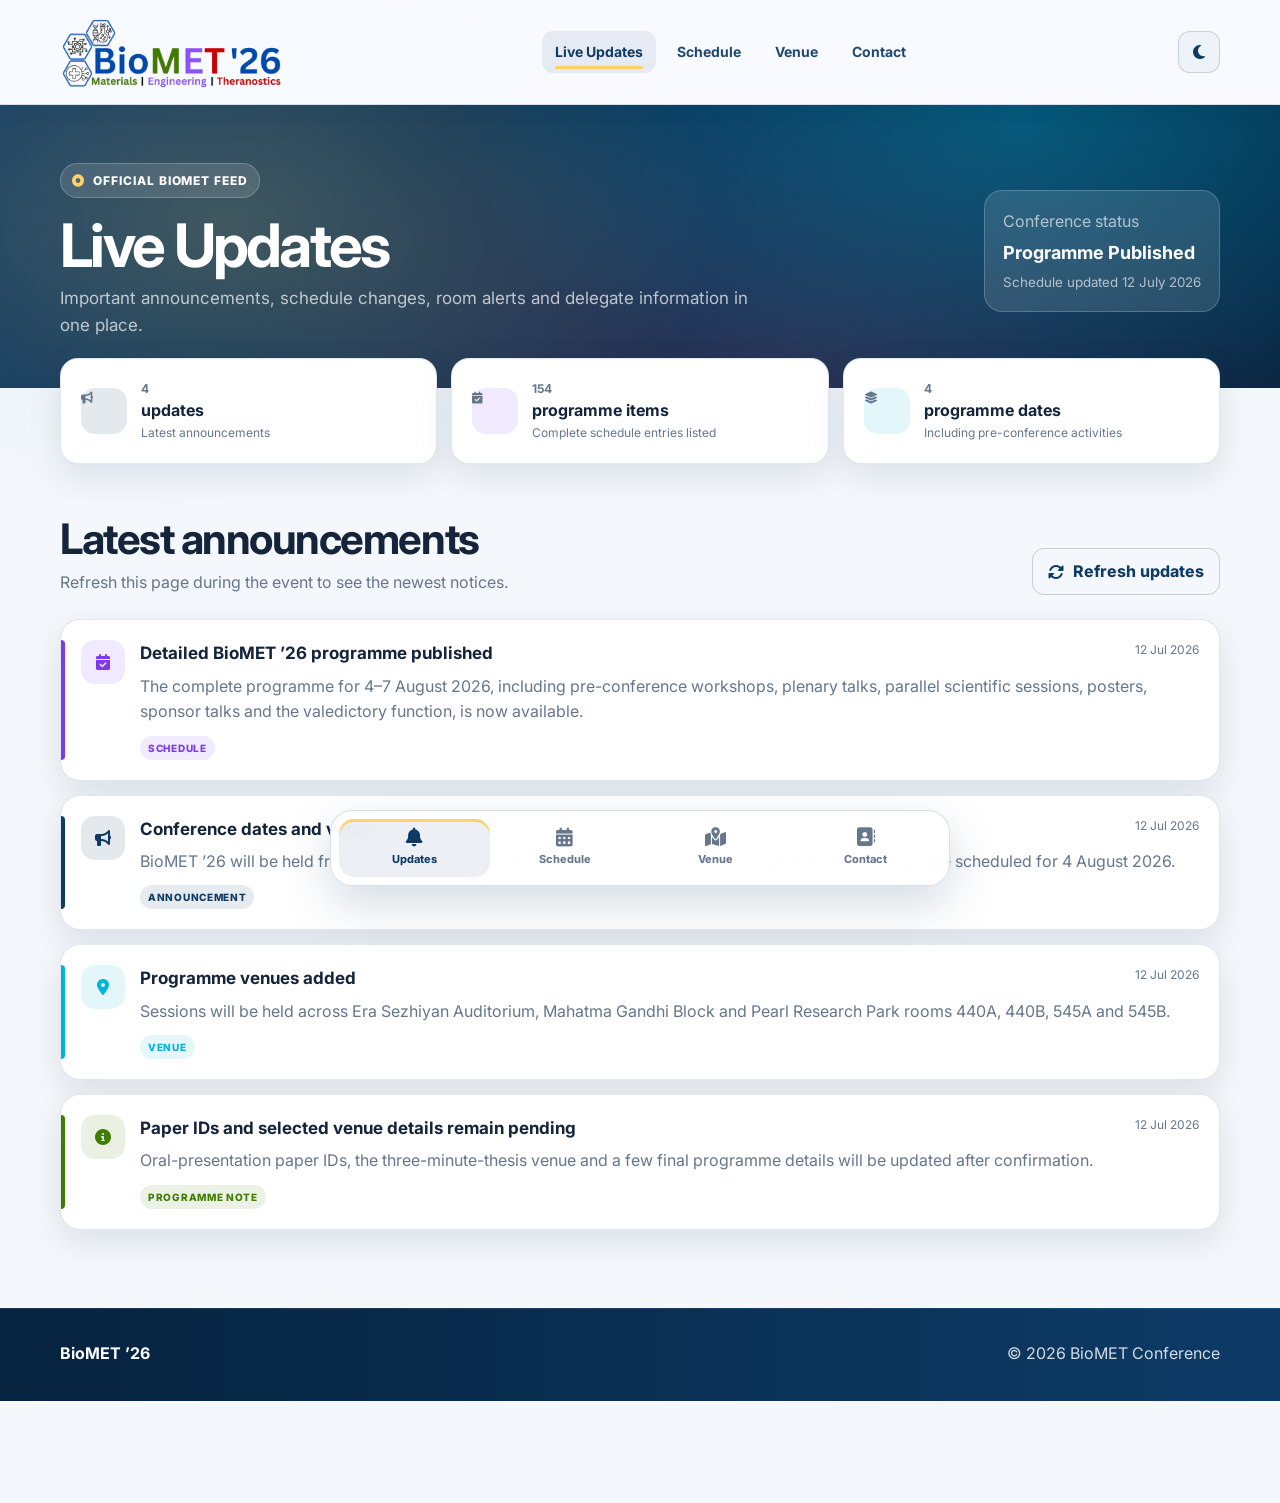
==== index.html @ bb127b2c "Initial Commit" ====
<!DOCTYPE html>
<html lang="en">
<head>
  <meta charset="UTF-8"><meta name="viewport" content="width=device-width,initial-scale=1,viewport-fit=cover"><meta name="theme-color" content="#f8faff">
  <meta name="description" content="BioMET Conference live updates"><title>Live Updates | BioMET Conference</title>
  <link rel="icon" type="image/png" href="assets/icons/logo.png">
  <link rel="preconnect" href="https://fonts.googleapis.com"><link rel="preconnect" href="https://fonts.gstatic.com" crossorigin>
  <link href="https://fonts.googleapis.com/css2?family=Inter:wght@400;500;600;700;800&display=swap" rel="stylesheet">
  <link rel="stylesheet" href="https://cdnjs.cloudflare.com/ajax/libs/font-awesome/6.7.2/css/all.min.css"><link rel="stylesheet" href="assets/css/style.css">
</head>
<body data-page="home">
<a class="skip-link" href="#main-content">Skip to content</a>
<header class="app-header"><div class="container header-inner"><a class="brand" href="index.html" aria-label="BioMET home"><img src="assets/icons/logo.png" alt="BioMET Conference"></a><nav class="desktop-nav" aria-label="Primary navigation"><a href="index.html" data-nav="home">Live Updates</a><a href="schedule.html" data-nav="schedule">Schedule</a><a href="venue.html" data-nav="venue">Venue</a><a href="contact.html" data-nav="contact">Contact</a></nav><div class="header-tools"><button class="icon-button theme-button" type="button" data-theme-toggle aria-label="Toggle colour theme"><i class="fa-solid fa-moon"></i></button><button class="icon-button menu-button" id="menuButton" type="button" aria-expanded="false" aria-controls="drawer" aria-label="Open menu"><i class="fa-solid fa-bars"></i></button></div></div></header>
<aside class="drawer" id="drawer" aria-hidden="true"><button class="drawer-backdrop" id="drawerBackdrop" aria-label="Close menu"></button><div class="drawer-panel"><div class="drawer-title"><strong>Conference menu</strong><button class="icon-button" id="drawerClose" type="button" aria-label="Close menu"><i class="fa-solid fa-xmark"></i></button></div><nav class="drawer-nav"><a href="index.html" data-nav="home"><i class="fa-solid fa-bell"></i>Live Updates</a><a href="schedule.html" data-nav="schedule"><i class="fa-solid fa-calendar-days"></i>Schedule</a><a href="venue.html" data-nav="venue"><i class="fa-solid fa-map-location-dot"></i>Venue</a><a href="contact.html" data-nav="contact"><i class="fa-solid fa-address-book"></i>Contact</a></nav></div></aside>
<main id="main-content">
  <section class="page-hero"><div class="container page-hero-inner"><div><span class="page-kicker"><i class="fa-solid fa-circle-dot"></i>Official BioMET feed</span><h1>Live Updates</h1><p>Important announcements, schedule changes, room alerts and delegate information in one place.</p></div><div class="hero-status"><span>Conference status</span><strong data-event-status>Planning stage</strong><small data-last-updated>Updated today</small></div></div></section>
  <div class="container dashboard-strip" aria-label="Conference summary">
    <article class="metric-card" style="--accent:#0d3b66"><span class="metric-icon"><i class="fa-solid fa-bullhorn"></i></span><div><strong><span id="updateCount">0</span> updates</strong><span>Latest announcements</span></div></article>
    <article class="metric-card" style="--accent:#7c3aed"><span class="metric-icon"><i class="fa-solid fa-calendar-check"></i></span><div><strong><span id="scheduleCount">0</span> programme items</strong><span>Complete schedule entries listed</span></div></article>
    <article class="metric-card" style="--accent:#00b4d8"><span class="metric-icon"><i class="fa-solid fa-layer-group"></i></span><div><strong><span id="conferenceDayCount">0</span> programme dates</strong><span>Including pre-conference activities</span></div></article>
  </div>
  <section class="page-content"><div class="container"><div class="section-heading"><div><h2>Latest announcements</h2><p>Refresh this page during the event to see the newest notices.</p></div><button class="button button-ghost" id="refreshUpdates" type="button"><i class="fa-solid fa-rotate"></i>Refresh updates</button></div><div class="updates-grid"><div class="updates-feed" id="updatesFeed" aria-live="polite"></div></div></div></section>
</main>
<footer class="footer"><div class="container footer-inner"><div><strong data-conference-name>BioMET Conference</strong></div><div>© <span data-current-year></span> BioMET Conference</div></div></footer>
<nav class="app-dock" aria-label="Conference pages"><a href="index.html" data-nav="home"><i class="fa-solid fa-bell"></i><span>Updates</span></a><a href="schedule.html" data-nav="schedule"><i class="fa-solid fa-calendar-days"></i><span>Schedule</span></a><a href="venue.html" data-nav="venue"><i class="fa-solid fa-map-location-dot"></i><span>Venue</span></a><a href="contact.html" data-nav="contact"><i class="fa-solid fa-address-book"></i><span>Contact</span></a></nav>
<div class="toast" id="toast" role="status" aria-live="polite"><i class="fa-solid fa-circle-info"></i><span id="toastText">Updated</span></div>
<script src="assets/js/data.js"></script><script src="assets/js/app.js"></script>
</body></html>
---- assets/css/style.css ----
:root{
  --navy:#071a30;--navy2:#0c2a49;--blue:#2d68e8;--cyan:#23c4cb;--green:#17a874;
  --amber:#e49a20;--red:#d84f4f;--violet:#7458d8;--bg:#f4f7fb;--card:#fff;
  --soft:#edf3fa;--text:#14243a;--muted:#66768b;--line:#dbe4ef;
  --shadow:0 12px 34px rgba(13,38,70,.10);--radius:20px;--header:78px;--dock:76px;--max:1160px;
}
html[data-theme="dark"]{--bg:#07111f;--card:#0e1c2c;--soft:#0a1725;--text:#eef5ff;--muted:#a5b5c8;--line:#27394d;--shadow:0 12px 34px rgba(0,0,0,.28)}
*{box-sizing:border-box}html{scroll-behavior:smooth;min-width:320px}body{margin:0;min-width:320px;min-height:100vh;padding-bottom:calc(var(--dock) + 26px);background:var(--bg);color:var(--text);font-family:Inter,system-ui,-apple-system,"Segoe UI",sans-serif;line-height:1.6;overflow-x:hidden}body.no-scroll{overflow:hidden}a{color:inherit;text-decoration:none}button,input,select{font:inherit}button,a{-webkit-tap-highlight-color:transparent}img{display:block;max-width:100%}[hidden]{display:none!important}.container{width:min(calc(100% - 32px),var(--max));margin:auto}.sr-only{position:absolute;width:1px;height:1px;padding:0;margin:-1px;overflow:hidden;clip:rect(0,0,0,0);white-space:nowrap;border:0}.skip-link{position:fixed;top:10px;left:10px;z-index:9999;padding:10px 14px;border-radius:10px;background:#fff;color:#071a30;font-weight:800;transform:translateY(-160%)}.skip-link:focus{transform:translateY(0)}
.app-header{position:sticky;top:0;z-index:1000;min-height:var(--header);background:rgba(7,26,48,.95);border-bottom:1px solid rgba(255,255,255,.1);backdrop-filter:blur(16px);color:#fff}.header-inner{min-height:var(--header);display:flex;align-items:center;justify-content:space-between;gap:24px}.brand img{width:205px}.desktop-nav{display:flex;gap:5px}.desktop-nav a{padding:10px 13px;border-radius:11px;color:rgba(255,255,255,.72);font-size:14px;font-weight:700}.desktop-nav a:hover,.desktop-nav a.active{color:#fff;background:rgba(255,255,255,.11)}.header-tools{display:flex;gap:8px}.icon-button{width:42px;height:42px;display:grid;place-items:center;border:0;border-radius:12px;background:rgba(255,255,255,.1);color:inherit;cursor:pointer}.icon-button:hover{background:rgba(255,255,255,.17)}.menu-button{display:none}
.drawer{position:fixed;inset:0;z-index:1400;visibility:hidden;pointer-events:none}.drawer.open{visibility:visible;pointer-events:auto}.drawer-backdrop{position:absolute;inset:0;border:0;background:rgba(0,0,0,.58);opacity:0;backdrop-filter:blur(4px);transition:.25s}.drawer.open .drawer-backdrop{opacity:1}.drawer-panel{position:absolute;right:0;top:0;width:min(86vw,360px);height:100%;padding:20px;background:var(--card);color:var(--text);transform:translateX(100%);transition:.25s;box-shadow:-20px 0 50px rgba(0,0,0,.28)}.drawer.open .drawer-panel{transform:translateX(0)}.drawer-title{display:flex;align-items:center;justify-content:space-between;padding-bottom:16px;border-bottom:1px solid var(--line)}.drawer-title .icon-button{background:var(--soft)}.drawer-nav{margin-top:18px;display:grid;gap:8px}.drawer-nav a{display:flex;align-items:center;gap:12px;padding:14px;border-radius:13px;background:var(--soft);font-weight:750}.drawer-nav a.active{background:var(--blue);color:#fff}.drawer-nav i{width:20px}
.page-hero{position:relative;overflow:hidden;color:#fff;background:radial-gradient(circle at 80% 0%,rgba(35,196,203,.2),transparent 32%),linear-gradient(145deg,#06111f,#071a30 58%,#0b3152)}.page-hero:after{content:"";position:absolute;inset:0;opacity:.15;background-image:linear-gradient(rgba(255,255,255,.05) 1px,transparent 1px),linear-gradient(90deg,rgba(255,255,255,.05) 1px,transparent 1px);background-size:38px 38px;mask-image:linear-gradient(to bottom,#000,transparent)}.page-hero-inner{position:relative;z-index:1;min-height:270px;padding:58px 0 48px;display:grid;grid-template-columns:minmax(0,1fr) auto;align-items:center;gap:30px}.page-kicker{display:inline-flex;align-items:center;gap:8px;padding:7px 11px;border:1px solid rgba(53,209,213,.27);border-radius:999px;background:rgba(53,209,213,.11);color:#dbfbfc;font-size:12px;font-weight:800;text-transform:uppercase;letter-spacing:.08em}.page-kicker i{color:#35d1d5}.page-hero h1{margin:16px 0 8px;font-size:clamp(38px,5vw,60px);line-height:1.05;letter-spacing:-.045em}.page-hero p{max-width:700px;margin:0;color:rgba(255,255,255,.7);font-size:17px}.hero-status{min-width:220px;padding:18px;border:1px solid rgba(255,255,255,.13);border-radius:18px;background:rgba(255,255,255,.08);backdrop-filter:blur(15px)}.hero-status span,.hero-status small{display:block;color:rgba(255,255,255,.64)}.hero-status strong{display:block;margin:4px 0;font-size:18px}
.page-content{padding:52px 0 78px}.section-heading{margin-bottom:24px;display:flex;align-items:flex-end;justify-content:space-between;gap:20px}.section-heading h2{margin:0;font-size:clamp(28px,4vw,42px);line-height:1.1;letter-spacing:-.035em}.section-heading p{max-width:650px;margin:8px 0 0;color:var(--muted)}.button{min-height:45px;padding:10px 15px;display:inline-flex;align-items:center;justify-content:center;gap:9px;border:1px solid transparent;border-radius:12px;cursor:pointer;font-weight:750;transition:.2s}.button:hover{transform:translateY(-1px)}.button-primary{background:linear-gradient(145deg,var(--blue),#4b7cff);color:#fff;box-shadow:0 12px 24px rgba(45,104,232,.22)}.button-secondary{background:var(--card);border-color:var(--line);color:var(--text)}.button-ghost{background:transparent;border-color:var(--line);color:var(--blue)}.button-block{width:100%}
.dashboard-strip{position:relative;z-index:4;margin-top:-30px;display:grid;grid-template-columns:repeat(3,1fr);gap:14px}.metric-card{padding:20px;display:flex;align-items:center;gap:14px;background:var(--card);border:1px solid var(--line);border-radius:18px;box-shadow:var(--shadow)}.metric-icon{width:46px;height:46px;flex:0 0 46px;display:grid;place-items:center;border-radius:14px;color:var(--accent);background:color-mix(in srgb,var(--accent) 11%,transparent)}.metric-card strong,.metric-card span{display:block}.metric-card strong{font-size:16px}.metric-card span{color:var(--muted);font-size:12px}.updates-grid{display:grid;grid-template-columns:minmax(0,1fr) 300px;gap:22px;align-items:start}.updates-feed{display:grid;gap:14px}.update-card{position:relative;padding:20px;display:grid;grid-template-columns:auto minmax(0,1fr);gap:15px;background:var(--card);border:1px solid var(--line);border-radius:var(--radius);box-shadow:var(--shadow)}.update-card:before{content:"";position:absolute;left:0;top:20px;bottom:20px;width:4px;border-radius:0 4px 4px 0;background:var(--accent)}.update-icon{width:44px;height:44px;display:grid;place-items:center;border-radius:14px;color:var(--accent);background:color-mix(in srgb,var(--accent) 11%,transparent)}.update-head{display:flex;justify-content:space-between;gap:16px}.update-head h3{margin:0;font-size:17px}.update-head time{flex:0 0 auto;color:var(--muted);font-size:12px}.update-card p{margin:6px 0 0;color:var(--muted)}.update-label{margin-top:11px;display:inline-flex;padding:4px 8px;border-radius:999px;color:var(--accent);background:color-mix(in srgb,var(--accent) 10%,transparent);font-size:10px;font-weight:800;text-transform:uppercase;letter-spacing:.07em}.side-card{position:sticky;top:calc(var(--header) + 18px);padding:22px;border-radius:var(--radius);color:#fff;background:radial-gradient(circle at 80% 10%,rgba(53,209,213,.18),transparent 38%),linear-gradient(145deg,var(--navy),var(--navy2));box-shadow:var(--shadow)}.side-card h3{margin:15px 0 7px}.side-card p{margin:0 0 18px;color:rgba(255,255,255,.67);font-size:14px}.side-icon{width:48px;height:48px;display:grid;place-items:center;border-radius:15px;color:#35d1d5;background:rgba(53,209,213,.13)}.quick-links{display:grid;gap:9px}.quick-links a{padding:12px;display:flex;align-items:center;justify-content:space-between;border:1px solid rgba(255,255,255,.1);border-radius:12px;background:rgba(255,255,255,.07);font-size:13px;font-weight:750}
.schedule-tools{margin-bottom:22px;display:grid;grid-template-columns:minmax(0,1fr) 220px;gap:12px}.search-control,.select-control{min-height:47px;display:flex;align-items:center;border:1px solid var(--line);border-radius:13px;background:var(--card)}.search-control{padding:0 14px;gap:10px}.search-control i,.select-control i{color:var(--muted)}.search-control input{width:100%;border:0;outline:0;background:transparent;color:var(--text)}.select-control{position:relative}.select-control select{width:100%;height:45px;padding:0 40px 0 13px;appearance:none;border:0;outline:0;background:transparent;color:var(--text);font-weight:650}.select-control i{position:absolute;right:14px;pointer-events:none}.day-tabs{margin-bottom:22px;display:flex;gap:8px;overflow-x:auto;padding-bottom:5px}.day-tab{min-height:43px;flex:0 0 auto;padding:8px 14px;border:1px solid var(--line);border-radius:12px;background:var(--card);color:var(--muted);cursor:pointer;font-weight:750}.day-tab.active{background:var(--blue);border-color:var(--blue);color:#fff;box-shadow:0 10px 22px rgba(45,104,232,.2)}.schedule-list{display:grid;gap:13px}.session-card{padding:19px;display:grid;grid-template-columns:116px minmax(0,1fr) auto;gap:20px;align-items:center;border:1px solid var(--line);border-radius:var(--radius);background:var(--card);box-shadow:var(--shadow)}.session-time{color:var(--blue)}.session-time strong,.session-time span{display:block}.session-time strong{font-size:18px}.session-time span{color:var(--muted);font-size:12px}.session-main h3{margin:0;font-size:17px}.session-main p{margin:5px 0 0;color:var(--muted);font-size:14px}.session-meta{margin-top:10px;display:flex;flex-wrap:wrap;gap:8px 15px;color:var(--muted);font-size:12px}.session-meta span{display:inline-flex;align-items:center;gap:6px}.track-pill{align-self:start;padding:5px 9px;border-radius:999px;color:var(--accent);background:color-mix(in srgb,var(--accent) 11%,transparent);font-size:10px;font-weight:800;text-transform:uppercase;letter-spacing:.05em;white-space:nowrap}.empty-state{padding:55px 20px;text-align:center;border:1px dashed var(--line);border-radius:var(--radius);background:var(--soft);color:var(--muted)}.empty-state i{color:var(--blue);font-size:34px}.empty-state h3{margin:12px 0 4px;color:var(--text)}.empty-state p{margin:0}
.venue-layout{display:grid;grid-template-columns:minmax(0,1.3fr) minmax(320px,.7fr);gap:22px}.map-card{position:relative;min-height:570px;overflow:hidden;border:1px solid var(--line);border-radius:28px;background:var(--card);box-shadow:var(--shadow)}#venueMap{min-height:570px}.map-placeholder{position:absolute;inset:0;z-index:2;padding:30px;display:grid;place-content:center;justify-items:center;text-align:center;background:radial-gradient(circle at 30% 30%,rgba(45,104,232,.11),transparent 35%),var(--card);color:var(--muted)}.map-placeholder i{margin-bottom:13px;color:var(--blue);font-size:44px}.map-placeholder strong{color:var(--text)}.map-placeholder span{max-width:440px;margin-top:7px}.venue-stack{display:grid;gap:13px}.info-card{padding:18px;display:grid;grid-template-columns:auto minmax(0,1fr);gap:14px;border:1px solid var(--line);border-radius:var(--radius);background:var(--card)}.info-icon{width:44px;height:44px;display:grid;place-items:center;border-radius:14px;color:var(--blue);background:color-mix(in srgb,var(--blue) 11%,transparent)}.info-card small{color:var(--muted);font-weight:700}.info-card h3{margin:2px 0 5px;font-size:17px}.info-card p{margin:0;color:var(--muted);font-size:14px}.venue-buttons{display:grid;grid-template-columns:1fr 1fr;gap:9px}.room-grid{margin-top:24px;display:grid;grid-template-columns:repeat(3,1fr);gap:14px}.room-card{padding:18px;border:1px solid var(--line);border-radius:17px;background:var(--card)}.room-card i{color:var(--blue)}.room-card strong{display:block;margin-top:9px}.room-card span{color:var(--muted);font-size:13px}
.contact-layout{display:grid;grid-template-columns:minmax(0,1fr) 330px;gap:22px;align-items:start}.contact-grid{display:grid;grid-template-columns:repeat(2,1fr);gap:15px}.contact-card{padding:22px;border:1px solid var(--line);border-radius:var(--radius);background:var(--card);box-shadow:var(--shadow)}.contact-icon{width:47px;height:47px;display:grid;place-items:center;border-radius:14px;color:var(--accent);background:color-mix(in srgb,var(--accent) 11%,transparent)}.contact-card h3{margin:15px 0 4px}.contact-card>p{margin:0 0 13px;color:var(--muted);font-size:13px}.contact-links{display:grid;gap:9px}.contact-links a{display:flex;align-items:center;gap:9px;color:var(--muted);font-size:14px;word-break:break-word}.contact-links a:hover{color:var(--blue)}.help-card{position:sticky;top:calc(var(--header) + 18px);padding:23px;color:#fff;border-radius:var(--radius);background:radial-gradient(circle at 85% 10%,rgba(53,209,213,.18),transparent 38%),linear-gradient(145deg,var(--navy),var(--navy2));box-shadow:var(--shadow)}.help-card h3{margin:15px 0 6px}.help-card p{margin:0 0 17px;color:rgba(255,255,255,.68)}.help-list{margin:16px 0;display:grid;gap:10px}.help-list div{display:flex;align-items:flex-start;gap:9px;color:rgba(255,255,255,.75);font-size:13px}.help-list i{margin-top:4px;color:#35d1d5}.faq{margin-top:28px}.faq details{margin-bottom:10px;padding:15px 17px;border:1px solid var(--line);border-radius:14px;background:var(--card)}.faq summary{cursor:pointer;font-weight:750}.faq p{margin:10px 0 0;color:var(--muted)}
.footer{padding:32px 0 34px;background:#06111f;color:rgba(255,255,255,.68)}.footer-inner{display:flex;justify-content:space-between;gap:20px}.footer strong{color:#fff}.app-dock{position:fixed;left:50%;bottom:14px;z-index:1200;width:min(calc(100% - 28px),620px);min-height:var(--dock);padding:8px;display:grid;grid-template-columns:repeat(4,1fr);transform:translateX(-50%);border:1px solid color-mix(in srgb,var(--line) 78%,transparent);border-radius:22px;background:color-mix(in srgb,var(--card) 91%,transparent);color:var(--muted);box-shadow:0 18px 48px rgba(7,25,48,.18);backdrop-filter:blur(20px)}.app-dock a{padding:7px 5px;display:flex;flex-direction:column;align-items:center;justify-content:center;gap:4px;border-radius:15px;font-size:11px;font-weight:750}.app-dock i{font-size:19px}.app-dock a:hover,.app-dock a.active{color:var(--blue);background:color-mix(in srgb,var(--blue) 9%,transparent)}.toast{position:fixed;right:18px;bottom:calc(var(--dock) + 28px);z-index:1600;min-width:230px;padding:13px 16px;display:flex;align-items:center;gap:9px;opacity:0;transform:translateY(20px);pointer-events:none;border-radius:13px;background:var(--navy);color:#fff;box-shadow:var(--shadow);transition:.25s}.toast.show{opacity:1;transform:translateY(0)}.toast i{color:#35d1d5}
@media(max-width:980px){.desktop-nav{display:none}.menu-button{display:grid}.updates-grid,.contact-layout{grid-template-columns:1fr}.side-card,.help-card{position:static}.venue-layout{grid-template-columns:1fr}.dashboard-strip{grid-template-columns:1fr 1fr}.metric-card:last-child{grid-column:1/-1}}
@media(max-width:720px){:root{--header:68px;--dock:68px}.container{width:min(calc(100% - 24px),var(--max))}.brand img{width:170px}.theme-button{display:none}.page-hero-inner{min-height:250px;padding:45px 0 42px;grid-template-columns:1fr;gap:20px}.hero-status{width:100%;min-width:0}.dashboard-strip{margin-top:-22px;grid-template-columns:1fr}.metric-card:last-child{grid-column:auto}.page-content{padding:42px 0 62px}.section-heading{align-items:stretch;flex-direction:column}.section-heading .button{width:100%}.update-card{grid-template-columns:1fr}.update-head{align-items:flex-start;flex-direction:column;gap:4px}.schedule-tools{grid-template-columns:1fr}.session-card{grid-template-columns:1fr;gap:11px}.track-pill{grid-row:1;justify-self:start}.session-time{grid-row:2;display:flex;align-items:baseline;gap:8px}.session-main{grid-row:3}.venue-buttons,.room-grid,.contact-grid{grid-template-columns:1fr}.map-card,#venueMap{min-height:410px}.footer-inner{flex-direction:column}.app-dock{bottom:0;width:100%;min-height:calc(var(--dock) + env(safe-area-inset-bottom));padding:7px 6px calc(7px + env(safe-area-inset-bottom));border-left:0;border-right:0;border-bottom:0;border-radius:18px 18px 0 0}.toast{left:12px;right:12px;bottom:calc(var(--dock) + 14px + env(safe-area-inset-bottom))}}
@media(max-width:400px){.brand img{width:150px}.app-dock a{font-size:9px}.app-dock i{font-size:17px}}
@media(prefers-reduced-motion:reduce){*,*:before,*:after{scroll-behavior:auto!important;animation-duration:.01ms!important;animation-iteration-count:1!important;transition-duration:.01ms!important}}


/* ======================================================================
   BioMET ’26 official website colour alignment
   Header: soft off-white with navy navigation
   Footer: navy gradient
   Brand palette: navy, teal, gold and coral
   ====================================================================== */
:root {
  --navy: #0d3b66;
  --navy2: #06233f;
  --blue: #0d3b66;
  --cyan: #00b4d8;
  --teal: #00b4d8;
  --gold: #ffd166;
  --coral: #ef476f;
  --green: #3f7d00;
  --amber: #d18b00;
  --red: #ef476f;
  --violet: #7c3aed;
  --header: 104px;
}

body {
  background:
    radial-gradient(1200px 600px at 10% 10%, rgba(0, 180, 216, .08), transparent 60%),
    radial-gradient(1000px 500px at 90% 0%, rgba(255, 209, 102, .10), transparent 55%),
    var(--bg);
}

/* The header stays aligned with the main BioMET website in both themes. */
.app-header {
  min-height: var(--header);
  color: var(--navy);
  background: rgba(248, 250, 255, .96);
  border-bottom: 1px solid rgba(13, 59, 102, .14);
  backdrop-filter: saturate(160%) blur(10px);
  -webkit-backdrop-filter: saturate(160%) blur(10px);
  box-shadow: 0 5px 18px rgba(13, 59, 102, .06);
}

.header-inner {
  min-height: var(--header);
  padding-block: 10px;
}

.brand {
  min-width: 0;
  display: inline-flex;
  align-items: center;
}

.brand img {
  width: auto !important;
  height: 78px;
  max-width: min(440px, 49vw);
  object-fit: contain;
}

.desktop-nav {
  gap: 8px;
}

.desktop-nav a {
  position: relative;
  color: rgba(13, 59, 102, .92);
  font-weight: 700;
}

.desktop-nav a:hover,
.desktop-nav a.active {
  color: var(--navy);
  background: rgba(13, 59, 102, .08);
}

.desktop-nav a.active::after {
  content: "";
  position: absolute;
  left: 13px;
  right: 13px;
  bottom: 4px;
  height: 3px;
  border-radius: 999px;
  background: var(--gold);
}

.app-header .icon-button {
  color: var(--navy);
  background: rgba(13, 59, 102, .04);
  border: 1px solid rgba(13, 59, 102, .18);
}

.app-header .icon-button:hover {
  color: var(--navy2);
  background: rgba(13, 59, 102, .09);
}

.drawer-title .icon-button {
  color: var(--navy);
  border: 1px solid rgba(13, 59, 102, .12);
}

.drawer-nav a.active {
  color: #fff;
  background: linear-gradient(135deg, var(--navy), var(--navy2));
}

/* Hero uses the same BioMET palette without requiring a banner image. */
.page-hero {
  background:
    radial-gradient(800px 430px at 80% 8%, rgba(0, 180, 216, .34), transparent 72%),
    radial-gradient(680px 420px at 18% 42%, rgba(255, 209, 102, .22), transparent 72%),
    radial-gradient(760px 430px at 62% 100%, rgba(239, 71, 111, .16), transparent 72%),
    linear-gradient(120deg, var(--navy), var(--navy2));
}

.page-kicker {
  color: #fff;
  background: rgba(255, 255, 255, .13);
  border-color: rgba(255, 255, 255, .21);
}

.page-kicker i,
.side-icon,
.help-list i,
.toast i {
  color: var(--gold);
}

.hero-status {
  background: rgba(255, 255, 255, .12);
  border-color: rgba(255, 255, 255, .20);
}

.button-primary {
  color: var(--navy);
  background: var(--gold);
  box-shadow: 0 12px 24px rgba(13, 59, 102, .16);
}

.button-primary:hover {
  color: var(--navy2);
  background: #ffda7f;
}

.button-ghost {
  color: var(--navy);
  border-color: rgba(13, 59, 102, .22);
}

.day-tab.active {
  color: #fff;
  background: var(--navy);
  border-color: var(--navy);
  box-shadow: 0 10px 22px rgba(13, 59, 102, .20);
}

.session-time,
.empty-state i,
.info-icon,
.room-card i,
.contact-links a:hover,
.map-placeholder i {
  color: var(--navy);
}

/* The quick-access/install column was removed, so announcements use full width. */
.updates-grid {
  display: block;
}

.updates-feed {
  width: 100%;
}

.update-card {
  border-color: rgba(13, 59, 102, .12);
}

.metric-card,
.session-card,
.contact-card,
.info-card,
.room-card,
.faq details {
  border-color: rgba(13, 59, 102, .12);
}

/* Same footer treatment as the main BioMET website. */
.footer {
  color: rgba(255, 255, 255, .82);
  background: linear-gradient(90deg, var(--navy2), var(--navy));
  border-top: 1px solid rgba(255, 255, 255, .08);
}

.footer strong {
  color: #fff;
}

/* Persistent mobile-first navigation; this is navigation, not an installable app bar. */
.app-dock {
  border-color: rgba(13, 59, 102, .16);
  background: color-mix(in srgb, #ffffff 94%, transparent);
  box-shadow: 0 18px 48px rgba(13, 59, 102, .18);
}

html[data-theme="dark"] .app-dock {
  background: color-mix(in srgb, var(--card) 94%, transparent);
}

.app-dock a:hover,
.app-dock a.active {
  color: var(--navy);
  background: rgba(13, 59, 102, .08);
}

.app-dock a.active {
  box-shadow: inset 0 3px 0 var(--gold);
}

.toast {
  background: linear-gradient(90deg, var(--navy2), var(--navy));
}

@media (max-width: 980px) {
  .brand img {
    max-width: min(410px, 64vw);
  }
}

@media (max-width: 720px) {
  :root {
    --header: 78px;
  }

  .header-inner {
    padding-block: 7px;
  }

  .brand img {
    width: auto !important;
    height: 57px;
    max-width: calc(100vw - 96px);
  }

  .menu-button {
    flex: 0 0 42px;
  }

  .page-hero-inner {
    padding-top: 42px;
  }
}

@media (max-width: 400px) {
  .brand img {
    height: 50px;
    max-width: calc(100vw - 82px);
  }
}


/* ======================================================================
   Detailed BioMET programme layout — updated from 12 July 2026 schedule
   ====================================================================== */

.programme-notice {
  margin-bottom: 22px;
  padding: 16px 18px;
  display: grid;
  grid-template-columns: auto minmax(0, 1fr);
  gap: 13px;
  align-items: start;
  border: 1px solid rgba(13, 59, 102, .14);
  border-radius: 16px;
  background: linear-gradient(135deg, rgba(255, 209, 102, .18), rgba(0, 180, 216, .08));
  box-shadow: 0 10px 26px rgba(13, 59, 102, .07);
}

.programme-notice-icon {
  width: 42px;
  height: 42px;
  display: grid;
  place-items: center;
  border-radius: 13px;
  color: var(--navy);
  background: rgba(255, 255, 255, .82);
  border: 1px solid rgba(13, 59, 102, .10);
}

.programme-notice strong {
  display: block;
  color: var(--navy);
}

.programme-notice p {
  margin: 3px 0 0;
  color: var(--muted);
  font-size: 14px;
}

.schedule-tools {
  grid-template-columns: minmax(0, 1fr) minmax(260px, 360px);
}

.day-tabs {
  gap: 10px;
}

.day-tab {
  min-width: 140px;
  padding: 9px 15px;
  display: flex;
  flex-direction: column;
  align-items: flex-start;
  line-height: 1.25;
}

.day-tab span {
  color: inherit;
  font-size: 14px;
}

.day-tab small {
  margin-top: 3px;
  color: var(--muted);
  font-size: 11px;
  font-weight: 700;
}

.day-tab.active small {
  color: rgba(255, 255, 255, .78);
}

.schedule-summary-row {
  margin: 2px 0 18px;
  display: flex;
  align-items: center;
  justify-content: space-between;
  gap: 16px;
  color: var(--muted);
  font-size: 13px;
}

.schedule-summary-row strong {
  color: var(--navy);
  font-size: 14px;
}

.schedule-summary-row span {
  display: inline-flex;
  align-items: center;
  gap: 7px;
}

.schedule-list {
  display: grid;
  gap: 24px;
}

.time-block {
  position: relative;
  padding-left: 88px;
}

.time-block::before {
  content: "";
  position: absolute;
  left: 35px;
  top: 52px;
  bottom: -24px;
  width: 2px;
  background: linear-gradient(to bottom, rgba(13, 59, 102, .22), rgba(13, 59, 102, .04));
}

.time-block:last-child::before {
  display: none;
}

.time-block-heading {
  position: absolute;
  left: 0;
  top: 0;
  width: 72px;
  display: flex;
  flex-direction: column;
  align-items: center;
  text-align: center;
}

.time-icon {
  width: 42px;
  height: 42px;
  display: grid;
  place-items: center;
  border-radius: 50%;
  color: var(--navy);
  background: var(--card);
  border: 2px solid rgba(13, 59, 102, .18);
  box-shadow: 0 8px 20px rgba(13, 59, 102, .10);
}

.time-block-heading > div {
  margin-top: 8px;
}

.time-block-heading strong,
.time-block-heading span {
  display: block;
}

.time-block-heading strong {
  color: var(--navy);
  font-size: 12px;
  line-height: 1.25;
}

.time-block-heading span {
  margin-top: 2px;
  color: var(--muted);
  font-size: 10px;
  line-height: 1.25;
}

.time-block-heading small {
  margin-top: 7px;
  padding: 4px 6px;
  border-radius: 999px;
  color: var(--navy);
  background: rgba(255, 209, 102, .32);
  font-size: 9px;
  font-weight: 800;
  line-height: 1.2;
}

.parallel-grid {
  display: grid;
  grid-template-columns: repeat(auto-fit, minmax(235px, 1fr));
  gap: 12px;
}

.parallel-grid.single {
  grid-template-columns: 1fr;
}

.programme-card {
  position: relative;
  min-width: 0;
  padding: 17px;
  overflow: hidden;
  border: 1px solid rgba(13, 59, 102, .12);
  border-radius: 17px;
  background: var(--card);
  box-shadow: 0 9px 24px rgba(13, 59, 102, .08);
}

.programme-card::before {
  content: "";
  position: absolute;
  left: 0;
  top: 0;
  bottom: 0;
  width: 4px;
  background: var(--accent);
}

.programme-card-top {
  display: flex;
  align-items: flex-start;
  justify-content: space-between;
  gap: 10px;
}

.programme-card .track-pill {
  max-width: calc(100% - 72px);
  white-space: normal;
  line-height: 1.25;
  color: var(--accent);
  background: color-mix(in srgb, var(--accent) 11%, transparent);
}

.programme-date {
  flex: 0 0 auto;
  color: var(--muted);
  font-size: 10px;
  font-weight: 700;
}

.programme-card h3 {
  margin: 12px 0 5px;
  color: var(--text);
  font-size: 16px;
  line-height: 1.35;
}

.programme-card > p {
  margin: 0 0 11px;
  color: var(--muted);
  font-size: 13px;
  line-height: 1.5;
}

.session-details {
  display: grid;
  gap: 8px;
}

.session-detail {
  display: grid;
  grid-template-columns: 18px minmax(0, 1fr);
  gap: 7px;
  align-items: start;
  color: var(--muted);
  font-size: 12px;
  line-height: 1.45;
}

.session-detail i {
  margin-top: 3px;
  color: var(--accent);
}

.session-note {
  margin-top: 11px;
  padding: 9px 10px;
  border-radius: 10px;
  color: var(--navy);
  background: rgba(255, 209, 102, .20);
  font-size: 11px;
  font-weight: 700;
}

html[data-theme="dark"] .programme-notice-icon {
  background: rgba(255, 255, 255, .10);
}

html[data-theme="dark"] .programme-notice strong,
html[data-theme="dark"] .schedule-summary-row strong,
html[data-theme="dark"] .time-block-heading strong {
  color: var(--text);
}

@media (max-width: 900px) {
  .parallel-grid {
    grid-template-columns: repeat(2, minmax(0, 1fr));
  }

  .parallel-grid.single {
    grid-template-columns: 1fr;
  }
}

@media (max-width: 720px) {
  .schedule-tools {
    grid-template-columns: 1fr;
  }

  .day-tab {
    min-width: 128px;
  }

  .schedule-summary-row {
    align-items: flex-start;
    flex-direction: column;
    gap: 5px;
  }

  .time-block {
    padding-left: 0;
  }

  .time-block::before {
    display: none;
  }

  .time-block-heading {
    position: static;
    width: auto;
    margin-bottom: 9px;
    padding: 9px 12px;
    flex-direction: row;
    align-items: center;
    gap: 10px;
    text-align: left;
    border-radius: 13px;
    color: var(--navy);
    background: rgba(13, 59, 102, .06);
  }

  .time-icon {
    width: 36px;
    height: 36px;
    flex: 0 0 36px;
    border-width: 1px;
    box-shadow: none;
  }

  .time-block-heading > div {
    margin-top: 0;
  }

  .time-block-heading strong {
    font-size: 13px;
  }

  .time-block-heading span {
    font-size: 11px;
  }

  .time-block-heading small {
    margin: 0 0 0 auto;
  }

  .parallel-grid {
    grid-template-columns: 1fr;
  }

  .programme-card {
    padding: 16px;
  }
}

@media (max-width: 420px) {
  .programme-notice {
    grid-template-columns: 1fr;
  }

  .programme-card-top {
    flex-direction: column;
  }

  .programme-card .track-pill {
    max-width: 100%;
  }

  .programme-date {
    flex: initial;
  }

  .time-block-heading small {
    display: none;
  }
}


/* ======================================================================
   July 2026 refinements
   - Branded gradient dark mode
   - Native schedule dropdown contrast fix
   - Official grouped BioMET contact directory
   ====================================================================== */

/* Native dropdown menus need explicit option colours in dark mode. */
html[data-theme="dark"] .select-control {
  border-color: rgba(0, 180, 216, .26);
  background: linear-gradient(135deg, rgba(13, 59, 102, .88), rgba(6, 35, 63, .94));
  box-shadow: 0 10px 28px rgba(0, 0, 0, .20);
}

html[data-theme="dark"] .select-control select {
  color: #f4f8ff;
  color-scheme: dark;
}

html[data-theme="dark"] .select-control select option,
html[data-theme="dark"] .select-control select optgroup {
  color: #f4f8ff;
  background-color: #0a2948;
}

html[data-theme="dark"] .select-control i {
  color: var(--gold);
}

html[data-theme="dark"] .search-control {
  border-color: rgba(0, 180, 216, .24);
  background: linear-gradient(135deg, rgba(13, 59, 102, .78), rgba(6, 35, 63, .90));
}

html[data-theme="dark"] .search-control input::placeholder {
  color: rgba(238, 245, 255, .58);
}

/* Dark mode uses layered BioMET navy, teal, gold and coral gradients. */
html[data-theme="dark"] body {
  background:
    radial-gradient(1100px 680px at 5% -5%, rgba(0, 180, 216, .22), transparent 64%),
    radial-gradient(900px 560px at 96% 2%, rgba(255, 209, 102, .12), transparent 62%),
    radial-gradient(880px 560px at 55% 105%, rgba(239, 71, 111, .10), transparent 68%),
    linear-gradient(145deg, #06111f 0%, #0a2948 48%, #06233f 100%);
  background-attachment: fixed;
}

html[data-theme="dark"] .app-header {
  color: #fff;
  background:
    radial-gradient(500px 160px at 82% 0%, rgba(0, 180, 216, .18), transparent 72%),
    linear-gradient(90deg, rgba(6, 35, 63, .98), rgba(13, 59, 102, .98), rgba(6, 35, 63, .98));
  border-bottom-color: rgba(255, 255, 255, .13);
  box-shadow: 0 8px 28px rgba(0, 0, 0, .24);
}

html[data-theme="dark"] .desktop-nav a {
  color: rgba(255, 255, 255, .76);
}

html[data-theme="dark"] .desktop-nav a:hover,
html[data-theme="dark"] .desktop-nav a.active {
  color: #fff;
  background: rgba(255, 255, 255, .11);
}

html[data-theme="dark"] .app-header .icon-button {
  color: #fff;
  background: rgba(255, 255, 255, .08);
  border-color: rgba(255, 255, 255, .18);
}

html[data-theme="dark"] .app-header .icon-button:hover {
  color: var(--gold);
  background: rgba(255, 255, 255, .13);
}

html[data-theme="dark"] .drawer-panel {
  background:
    radial-gradient(500px 360px at 100% 0%, rgba(0, 180, 216, .16), transparent 70%),
    linear-gradient(155deg, #0b2f52, #061d35 70%);
}

html[data-theme="dark"] .drawer-title .icon-button,
html[data-theme="dark"] .drawer-nav a {
  color: var(--text);
  background: rgba(255, 255, 255, .07);
  border-color: rgba(255, 255, 255, .10);
}

html[data-theme="dark"] .drawer-nav a.active {
  color: #fff;
  background: linear-gradient(135deg, #0d3b66, #006f91);
}

html[data-theme="dark"] .metric-card,
html[data-theme="dark"] .update-card,
html[data-theme="dark"] .programme-card,
html[data-theme="dark"] .info-card,
html[data-theme="dark"] .room-card,
html[data-theme="dark"] .contact-overview-card,
html[data-theme="dark"] .contact-group,
html[data-theme="dark"] .contact-person,
html[data-theme="dark"] .faq details,
html[data-theme="dark"] .schedule-summary-row,
html[data-theme="dark"] .programme-notice {
  background:
    radial-gradient(500px 220px at 100% 0%, rgba(0, 180, 216, .08), transparent 72%),
    linear-gradient(145deg, rgba(14, 48, 82, .96), rgba(7, 29, 52, .96));
  border-color: rgba(135, 188, 222, .18);
  box-shadow: 0 14px 34px rgba(0, 0, 0, .24);
}

html[data-theme="dark"] .day-tab {
  color: rgba(238, 245, 255, .72);
  border-color: rgba(135, 188, 222, .18);
  background: linear-gradient(145deg, rgba(13, 59, 102, .76), rgba(6, 35, 63, .88));
}

html[data-theme="dark"] .day-tab.active {
  color: var(--navy2);
  border-color: var(--gold);
  background: linear-gradient(135deg, var(--gold), #ffdc83);
  box-shadow: 0 10px 24px rgba(0, 0, 0, .22);
}

html[data-theme="dark"] .day-tab.active small {
  color: rgba(6, 35, 63, .72);
}

html[data-theme="dark"] .app-dock {
  border-color: rgba(255, 255, 255, .13);
  background:
    radial-gradient(380px 120px at 50% 0%, rgba(0, 180, 216, .14), transparent 75%),
    linear-gradient(90deg, rgba(6, 35, 63, .96), rgba(13, 59, 102, .96));
  color: rgba(255, 255, 255, .66);
}

html[data-theme="dark"] .app-dock a:hover,
html[data-theme="dark"] .app-dock a.active {
  color: var(--gold);
  background: rgba(255, 255, 255, .09);
}

/* Contact page */
.contact-overview-grid {
  display: grid;
  grid-template-columns: repeat(2, minmax(0, 1fr));
  gap: 16px;
}

.contact-overview-card {
  min-width: 0;
  padding: 22px;
  display: grid;
  grid-template-columns: auto minmax(0, 1fr);
  gap: 16px;
  border: 1px solid rgba(13, 59, 102, .12);
  border-radius: var(--radius);
  background: var(--card);
  box-shadow: var(--shadow);
}

.contact-overview-primary {
  background:
    radial-gradient(460px 220px at 100% 0%, rgba(0, 180, 216, .11), transparent 70%),
    var(--card);
}

.contact-overview-icon {
  width: 48px;
  height: 48px;
  display: grid;
  place-items: center;
  border-radius: 15px;
  color: var(--navy);
  background: rgba(255, 209, 102, .35);
}

.contact-overline {
  color: var(--muted);
  font-size: 11px;
  font-weight: 800;
  text-transform: uppercase;
  letter-spacing: .08em;
}

.contact-overview-card h2 {
  margin: 3px 0 6px;
  font-size: 20px;
  line-height: 1.25;
}

.contact-overview-card p {
  margin: 8px 0 0;
  color: var(--muted);
  font-size: 13px;
}

.contact-overview-value {
  color: var(--navy);
  font-size: clamp(16px, 2vw, 20px);
  font-weight: 800;
  overflow-wrap: anywhere;
}

.contact-overview-value:hover {
  color: var(--teal);
}

.social-contact-links {
  margin-top: 14px;
  display: flex;
  flex-wrap: wrap;
  gap: 9px;
}

.social-contact-links a {
  min-height: 42px;
  padding: 9px 13px;
  display: inline-flex;
  align-items: center;
  gap: 8px;
  border: 1px solid var(--line);
  border-radius: 11px;
  color: var(--navy);
  background: var(--soft);
  font-weight: 750;
}

.contact-directory-heading {
  margin-top: 38px;
}

.contact-groups {
  display: grid;
  gap: 16px;
}

.contact-group {
  padding: 20px;
  border: 1px solid rgba(13, 59, 102, .12);
  border-radius: var(--radius);
  background: var(--card);
  box-shadow: var(--shadow);
}

.contact-group-head {
  margin-bottom: 15px;
  display: grid;
  grid-template-columns: auto minmax(0, 1fr);
  gap: 13px;
  align-items: center;
}

.contact-group-icon {
  width: 46px;
  height: 46px;
  display: grid;
  place-items: center;
  border-radius: 14px;
  color: var(--accent);
  background: color-mix(in srgb, var(--accent) 12%, transparent);
}

.contact-group-head h3 {
  margin: 0;
  font-size: 19px;
}

.contact-group-head p {
  margin: 3px 0 0;
  color: var(--muted);
  font-size: 13px;
}

.contact-person-list {
  display: grid;
  gap: 10px;
}

.contact-person {
  min-width: 0;
  padding: 13px 14px;
  display: grid;
  grid-template-columns: minmax(220px, 1.05fr) minmax(145px, .65fr) minmax(250px, 1.2fr);
  gap: 12px;
  align-items: center;
  border: 1px solid rgba(13, 59, 102, .09);
  border-radius: 13px;
  background: linear-gradient(180deg, rgba(255, 255, 255, .98), rgba(247, 249, 252, .96));
}

.contact-person-name {
  min-width: 0;
  display: flex;
  align-items: center;
  gap: 10px;
}

.person-avatar {
  width: 34px;
  height: 34px;
  flex: 0 0 34px;
  display: grid;
  place-items: center;
  border-radius: 50%;
  color: var(--accent);
  background: color-mix(in srgb, var(--accent) 11%, transparent);
}

.contact-person-link {
  min-width: 0;
  display: flex;
  align-items: center;
  gap: 8px;
  color: var(--navy);
  font-size: 13px;
  font-weight: 700;
}

.contact-person-link span {
  min-width: 0;
  overflow-wrap: anywhere;
}

.contact-person-link i {
  flex: 0 0 auto;
  color: var(--accent);
}

.contact-person-link:hover {
  color: var(--teal);
}

.faq {
  margin-top: 40px;
}

html[data-theme="dark"] .contact-overview-value,
html[data-theme="dark"] .social-contact-links a,
html[data-theme="dark"] .contact-person-link {
  color: var(--text);
}

html[data-theme="dark"] .social-contact-links a {
  border-color: rgba(135, 188, 222, .18);
  background: rgba(255, 255, 255, .07);
}

html[data-theme="dark"] .contact-overview-icon {
  color: var(--gold);
  background: rgba(255, 209, 102, .14);
}

@media (max-width: 900px) {
  .contact-person {
    grid-template-columns: 1fr 1fr;
  }

  .contact-person-name {
    grid-column: 1 / -1;
  }
}

@media (max-width: 720px) {
  .contact-overview-grid {
    grid-template-columns: 1fr;
  }

  .contact-person {
    grid-template-columns: 1fr;
    gap: 8px;
  }

  .contact-person-name {
    grid-column: auto;
  }
}

@media (max-width: 430px) {
  .contact-overview-card {
    grid-template-columns: 1fr;
  }
}
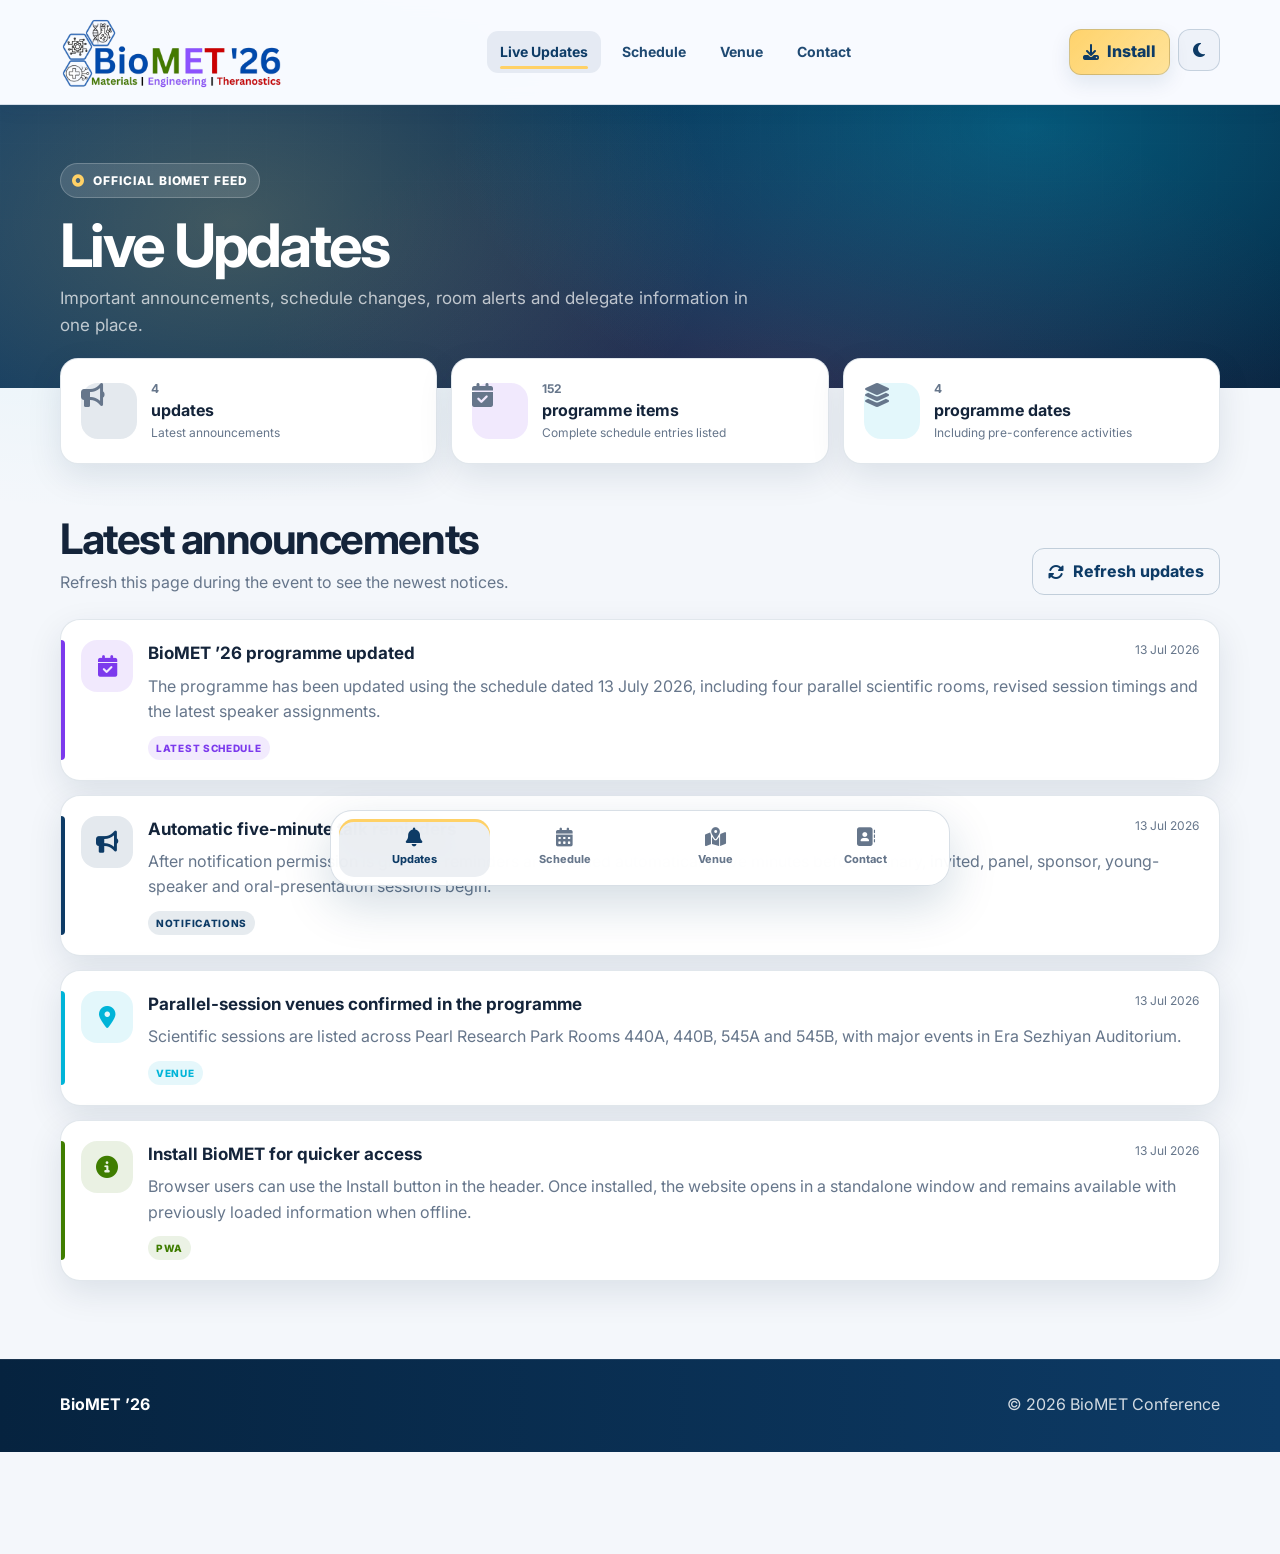
==== commit 8cc591d6: "Added new schedule and notifications" ====
--- a/index.html
+++ b/index.html
@@ -3,8 +3,16 @@
 <head>
   <meta charset="UTF-8"><meta name="viewport" content="width=device-width,initial-scale=1,viewport-fit=cover"><meta name="theme-color" content="#f8faff">
   <meta name="description" content="BioMET Conference live updates"><title>Live Updates | BioMET Conference</title>
-  <link rel="icon" type="image/png" href="assets/icons/logo.png">
-  <link rel="preconnect" href="https://fonts.googleapis.com"><link rel="preconnect" href="https://fonts.gstatic.com" crossorigin>
+  <meta name="application-name" content="BioMET ’26">
+  <meta name="mobile-web-app-capable" content="yes">
+  <meta name="apple-mobile-web-app-capable" content="yes">
+  <meta name="apple-mobile-web-app-title" content="BioMET ’26">
+  <meta name="apple-mobile-web-app-status-bar-style" content="default">
+  <link rel="manifest" href="manifest.json">
+  <link rel="icon" type="image/png" sizes="64x64" href="assets/icons/favicon-64.png">
+  <link rel="apple-touch-icon" sizes="180x180" href="assets/icons/apple-touch-icon.png">
+
+<link rel="preconnect" href="https://fonts.googleapis.com"><link rel="preconnect" href="https://fonts.gstatic.com" crossorigin>
   <link href="https://fonts.googleapis.com/css2?family=Inter:wght@400;500;600;700;800&display=swap" rel="stylesheet">
   <link rel="stylesheet" href="https://cdnjs.cloudflare.com/ajax/libs/font-awesome/6.7.2/css/all.min.css"><link rel="stylesheet" href="assets/css/style.css">
 </head>
@@ -13,7 +21,29 @@
 <header class="app-header"><div class="container header-inner"><a class="brand" href="index.html" aria-label="BioMET home"><img src="assets/icons/logo.png" alt="BioMET Conference"></a><nav class="desktop-nav" aria-label="Primary navigation"><a href="index.html" data-nav="home">Live Updates</a><a href="schedule.html" data-nav="schedule">Schedule</a><a href="venue.html" data-nav="venue">Venue</a><a href="contact.html" data-nav="contact">Contact</a></nav><div class="header-tools"><button class="icon-button theme-button" type="button" data-theme-toggle aria-label="Toggle colour theme"><i class="fa-solid fa-moon"></i></button><button class="icon-button menu-button" id="menuButton" type="button" aria-expanded="false" aria-controls="drawer" aria-label="Open menu"><i class="fa-solid fa-bars"></i></button></div></div></header>
 <aside class="drawer" id="drawer" aria-hidden="true"><button class="drawer-backdrop" id="drawerBackdrop" aria-label="Close menu"></button><div class="drawer-panel"><div class="drawer-title"><strong>Conference menu</strong><button class="icon-button" id="drawerClose" type="button" aria-label="Close menu"><i class="fa-solid fa-xmark"></i></button></div><nav class="drawer-nav"><a href="index.html" data-nav="home"><i class="fa-solid fa-bell"></i>Live Updates</a><a href="schedule.html" data-nav="schedule"><i class="fa-solid fa-calendar-days"></i>Schedule</a><a href="venue.html" data-nav="venue"><i class="fa-solid fa-map-location-dot"></i>Venue</a><a href="contact.html" data-nav="contact"><i class="fa-solid fa-address-book"></i>Contact</a></nav></div></aside>
 <main id="main-content">
-  <section class="page-hero"><div class="container page-hero-inner"><div><span class="page-kicker"><i class="fa-solid fa-circle-dot"></i>Official BioMET feed</span><h1>Live Updates</h1><p>Important announcements, schedule changes, room alerts and delegate information in one place.</p></div><div class="hero-status"><span>Conference status</span><strong data-event-status>Planning stage</strong><small data-last-updated>Updated today</small></div></div></section>
+  <section class="page-hero home-hero">
+    <div class="container page-hero-inner">
+      <div class="hero-copy">
+        <span class="page-kicker"><i class="fa-solid fa-circle-dot"></i>Official BioMET feed</span>
+        <h1>Live Updates</h1>
+        <p>Important announcements, schedule changes, room alerts and delegate information in one place.</p>
+      </div>
+
+      <aside class="conference-countdown" id="conferenceCountdown" aria-label="Countdown to BioMET ’26">
+        <div class="countdown-heading">
+          <span><i class="fa-regular fa-clock"></i> Conference begins in</span>
+          <small id="countdownStartLabel">5 Aug 2026 · 12:00 AM IST</small>
+        </div>
+        <div class="countdown-grid" id="countdownGrid">
+          <div><strong id="countdownDays">00</strong><span>Days</span></div>
+          <div><strong id="countdownHours">00</strong><span>Hours</span></div>
+          <div><strong id="countdownMinutes">00</strong><span>Minutes</span></div>
+          <div><strong id="countdownSeconds">00</strong><span>Seconds</span></div>
+        </div>
+</div>
+</aside>
+    </div>
+  </section>
   <div class="container dashboard-strip" aria-label="Conference summary">
     <article class="metric-card" style="--accent:#0d3b66"><span class="metric-icon"><i class="fa-solid fa-bullhorn"></i></span><div><strong><span id="updateCount">0</span> updates</strong><span>Latest announcements</span></div></article>
     <article class="metric-card" style="--accent:#7c3aed"><span class="metric-icon"><i class="fa-solid fa-calendar-check"></i></span><div><strong><span id="scheduleCount">0</span> programme items</strong><span>Complete schedule entries listed</span></div></article>
--- a/assets/css/style.css
+++ b/assets/css/style.css
@@ -282,7 +282,7 @@
 
 
 /* ======================================================================
-   Detailed BioMET programme layout — updated from 12 July 2026 schedule
+   Detailed BioMET programme layout — updated from 13 July 2026 schedule
    ====================================================================== */
 
 .programme-notice {
@@ -1050,3 +1050,405 @@
     grid-template-columns: 1fr;
   }
 }
+
+/* Progressive Web App / installed-window refinements */
+.app-header {
+  padding-top: env(safe-area-inset-top);
+}
+
+@media (display-mode: standalone) {
+  body {
+    overscroll-behavior-y: contain;
+  }
+
+  .app-header {
+    -webkit-user-select: none;
+    user-select: none;
+  }
+}
+
+
+/* ======================================================================
+   13 July 2026 PWA, countdown, notification and visual refinements
+   ====================================================================== */
+
+/* Larger and clearer interface icons */
+.metric-icon {
+  width: 56px;
+  height: 56px;
+  flex: 0 0 56px;
+  border-radius: 17px;
+}
+.metric-icon i { font-size: 24px; }
+
+.update-icon {
+  width: 52px;
+  height: 52px;
+  border-radius: 16px;
+}
+.update-icon i { font-size: 22px; }
+
+.programme-notice-icon,
+.contact-group-icon,
+.contact-overview-icon,
+.info-icon {
+  width: 52px;
+  height: 52px;
+  border-radius: 16px;
+}
+.programme-notice-icon i,
+.contact-group-icon i,
+.contact-overview-icon i,
+.info-icon i { font-size: 22px; }
+
+.time-icon {
+  width: 48px;
+  height: 48px;
+}
+.time-icon i { font-size: 20px; }
+
+.person-avatar {
+  width: 38px;
+  height: 38px;
+  flex-basis: 38px;
+}
+.person-avatar i { font-size: 16px; }
+
+.room-card > i {
+  width: 48px;
+  height: 48px;
+  display: grid;
+  place-items: center;
+  margin-bottom: 11px;
+  border-radius: 15px;
+  color: var(--navy);
+  background: rgba(0, 180, 216, .12);
+  font-size: 21px;
+}
+
+html[data-theme="dark"] .room-card > i {
+  color: var(--gold);
+  background: rgba(255, 209, 102, .12);
+}
+
+/* Browser-only one-click install control */
+.install-app-button {
+  min-height: 42px;
+  padding: 9px 13px;
+  display: inline-flex;
+  align-items: center;
+  justify-content: center;
+  gap: 8px;
+  border: 1px solid rgba(13, 59, 102, .18);
+  border-radius: 12px;
+  color: var(--navy);
+  background: linear-gradient(135deg, rgba(255, 209, 102, .96), #ffe39a);
+  box-shadow: 0 8px 20px rgba(13, 59, 102, .10);
+  cursor: pointer;
+  font-weight: 800;
+  white-space: nowrap;
+}
+.install-app-button:hover {
+  transform: translateY(-1px);
+  box-shadow: 0 12px 24px rgba(13, 59, 102, .16);
+}
+.install-app-button.install-ready::after {
+  content: "";
+  width: 7px;
+  height: 7px;
+  margin-left: 1px;
+  border-radius: 50%;
+  background: #18a872;
+  box-shadow: 0 0 0 4px rgba(24, 168, 114, .13);
+}
+html[data-theme="dark"] .install-app-button {
+  color: var(--navy2);
+  border-color: rgba(255, 209, 102, .44);
+  background: linear-gradient(135deg, var(--gold), #ffe399);
+}
+
+/* Home countdown */
+.home-hero .page-hero-inner {
+  grid-template-columns: minmax(0, 1fr) minmax(330px, 430px);
+}
+.conference-countdown {
+  min-width: 0;
+  padding: 21px;
+  border: 1px solid rgba(255, 255, 255, .18);
+  border-radius: 22px;
+  background:
+    radial-gradient(340px 150px at 100% 0%, rgba(0, 180, 216, .18), transparent 72%),
+    rgba(255, 255, 255, .09);
+  box-shadow: 0 20px 52px rgba(0, 0, 0, .22);
+  backdrop-filter: blur(17px);
+}
+.countdown-heading {
+  display: flex;
+  align-items: center;
+  justify-content: space-between;
+  gap: 14px;
+}
+.countdown-heading > span {
+  display: inline-flex;
+  align-items: center;
+  gap: 8px;
+  color: #fff;
+  font-size: 14px;
+  font-weight: 800;
+}
+.countdown-heading > span i { color: var(--gold); }
+.countdown-heading small,
+.countdown-update {
+  color: rgba(255, 255, 255, .66);
+  font-size: 11px;
+}
+.countdown-grid {
+  margin: 16px 0 13px;
+  display: grid;
+  grid-template-columns: repeat(4, 1fr);
+  gap: 8px;
+}
+.countdown-grid > div {
+  min-width: 0;
+  padding: 13px 6px 11px;
+  display: grid;
+  justify-items: center;
+  border: 1px solid rgba(255, 255, 255, .13);
+  border-radius: 14px;
+  background: rgba(255, 255, 255, .08);
+}
+.countdown-grid strong {
+  color: #fff;
+  font-size: clamp(23px, 3vw, 34px);
+  line-height: 1;
+  letter-spacing: -.04em;
+}
+.countdown-grid span {
+  margin-top: 7px;
+  color: rgba(255, 255, 255, .62);
+  font-size: 9px;
+  font-weight: 800;
+  text-transform: uppercase;
+  letter-spacing: .08em;
+}
+.countdown-grid > div:last-child strong { color: var(--gold); }
+.countdown-update { display: block; }
+.countdown-live-message {
+  min-height: 105px;
+  margin: 16px 0 13px;
+  display: flex;
+  align-items: center;
+  gap: 13px;
+  padding: 17px;
+  border-radius: 15px;
+  background: rgba(24, 168, 114, .17);
+  border: 1px solid rgba(72, 224, 170, .28);
+}
+.countdown-live-message > i {
+  color: #62e5af;
+  font-size: 30px;
+}
+.countdown-live-message strong,
+.countdown-live-message span { display: block; }
+.countdown-live-message span {
+  margin-top: 3px;
+  color: rgba(255, 255, 255, .68);
+  font-size: 12px;
+}
+
+/* Talk notification controls */
+.hero-action-row {
+  margin-top: 20px;
+  display: flex;
+  flex-wrap: wrap;
+  align-items: center;
+  gap: 10px;
+}
+.button-alert {
+  color: #fff;
+  border-color: rgba(255, 255, 255, .22);
+  background: rgba(255, 255, 255, .11);
+  box-shadow: none;
+}
+.button-alert:hover {
+  color: var(--navy2);
+  background: var(--gold);
+  border-color: var(--gold);
+}
+.button-alert.is-enabled {
+  color: #052c20;
+  border-color: #63e3b2;
+  background: linear-gradient(135deg, #70e5b8, #a4f0d4);
+}
+.button-alert.is-blocked {
+  opacity: .68;
+  cursor: not-allowed;
+}
+.programme-title-row {
+  display: flex;
+  align-items: flex-start;
+  justify-content: space-between;
+  gap: 12px;
+}
+.programme-title-row h3 {
+  min-width: 0;
+  margin-right: auto;
+}
+.talk-alert-chip {
+  flex: 0 0 auto;
+  padding: 5px 8px;
+  display: inline-flex;
+  align-items: center;
+  gap: 5px;
+  border-radius: 999px;
+  color: var(--accent);
+  background: color-mix(in srgb, var(--accent) 10%, transparent);
+  font-size: 9px;
+  font-weight: 800;
+  white-space: nowrap;
+  text-transform: uppercase;
+  letter-spacing: .05em;
+}
+
+/* Installation guidance modal */
+.install-modal {
+  position: fixed;
+  inset: 0;
+  z-index: 3000;
+  visibility: hidden;
+  opacity: 0;
+  pointer-events: none;
+  transition: opacity .2s ease, visibility .2s ease;
+}
+.install-modal.open {
+  visibility: visible;
+  opacity: 1;
+  pointer-events: auto;
+}
+.install-modal-backdrop {
+  position: absolute;
+  inset: 0;
+  width: 100%;
+  border: 0;
+  background: rgba(2, 12, 24, .66);
+  backdrop-filter: blur(5px);
+}
+.install-modal-card {
+  position: absolute;
+  left: 50%;
+  top: 50%;
+  width: min(calc(100% - 28px), 470px);
+  max-height: calc(100vh - 40px);
+  overflow-y: auto;
+  padding: 27px;
+  transform: translate(-50%, -50%);
+  border: 1px solid var(--line);
+  border-radius: 24px;
+  color: var(--text);
+  background: var(--card);
+  box-shadow: 0 28px 80px rgba(0, 0, 0, .32);
+}
+.install-modal-close {
+  position: absolute;
+  top: 14px;
+  right: 14px;
+  width: 38px;
+  height: 38px;
+  display: grid;
+  place-items: center;
+  border: 0;
+  border-radius: 11px;
+  color: var(--text);
+  background: var(--soft);
+  cursor: pointer;
+}
+.install-modal-icon {
+  width: 56px;
+  height: 56px;
+  display: grid;
+  place-items: center;
+  border-radius: 17px;
+  color: var(--navy);
+  background: rgba(255, 209, 102, .35);
+  font-size: 24px;
+}
+.install-modal-card h2 {
+  margin: 16px 0 6px;
+  font-size: 25px;
+}
+.install-modal-card p { color: var(--muted); }
+.install-modal-card ol {
+  margin: 17px 0 21px;
+  padding-left: 22px;
+  color: var(--muted);
+}
+.install-modal-card li { margin-bottom: 9px; }
+html[data-theme="dark"] .install-modal-card {
+  background:
+    radial-gradient(420px 200px at 100% 0%, rgba(0, 180, 216, .11), transparent 70%),
+    #092540;
+}
+html[data-theme="dark"] .install-modal-icon {
+  color: var(--gold);
+  background: rgba(255, 209, 102, .13);
+}
+html[data-theme="dark"] .install-modal-close { background: rgba(255,255,255,.08); }
+
+/* Keep native schedule dropdown readable in every dark browser. */
+html[data-theme="dark"] .select-control select {
+  color: #f7fbff !important;
+  background-color: transparent !important;
+  color-scheme: dark;
+}
+html[data-theme="dark"] .select-control select option,
+html[data-theme="dark"] .select-control select optgroup {
+  color: #f7fbff !important;
+  background: #082b4b !important;
+}
+
+/* Installed standalone window: installation control is never needed. */
+@media (display-mode: standalone), (display-mode: fullscreen) {
+  .install-app-button { display: none !important; }
+}
+
+@media (max-width: 980px) {
+  .home-hero .page-hero-inner { grid-template-columns: 1fr; }
+  .conference-countdown { width: min(100%, 560px); }
+}
+
+@media (max-width: 720px) {
+  .install-app-button {
+    width: 42px;
+    height: 42px;
+    min-height: 42px;
+    padding: 0;
+    border-radius: 12px;
+  }
+  .install-app-button span { display: none; }
+  .install-app-button i { font-size: 17px; }
+
+  .metric-icon {
+    width: 52px;
+    height: 52px;
+    flex-basis: 52px;
+  }
+  .metric-icon i { font-size: 22px; }
+
+  .conference-countdown { padding: 17px; }
+  .countdown-heading { align-items: flex-start; flex-direction: column; gap: 4px; }
+  .countdown-grid strong { font-size: 25px; }
+  .hero-action-row .button { width: auto; }
+  .button-alert { min-height: 43px; }
+
+  .programme-title-row { flex-direction: column; }
+  .talk-alert-chip { align-self: flex-start; }
+}
+
+@media (max-width: 390px) {
+  .brand img { width: 145px; }
+  .header-tools { gap: 5px; }
+  .countdown-grid { gap: 5px; }
+  .countdown-grid > div { padding-inline: 3px; }
+  .countdown-grid strong { font-size: 22px; }
+  .countdown-grid span { font-size: 8px; }
+}
